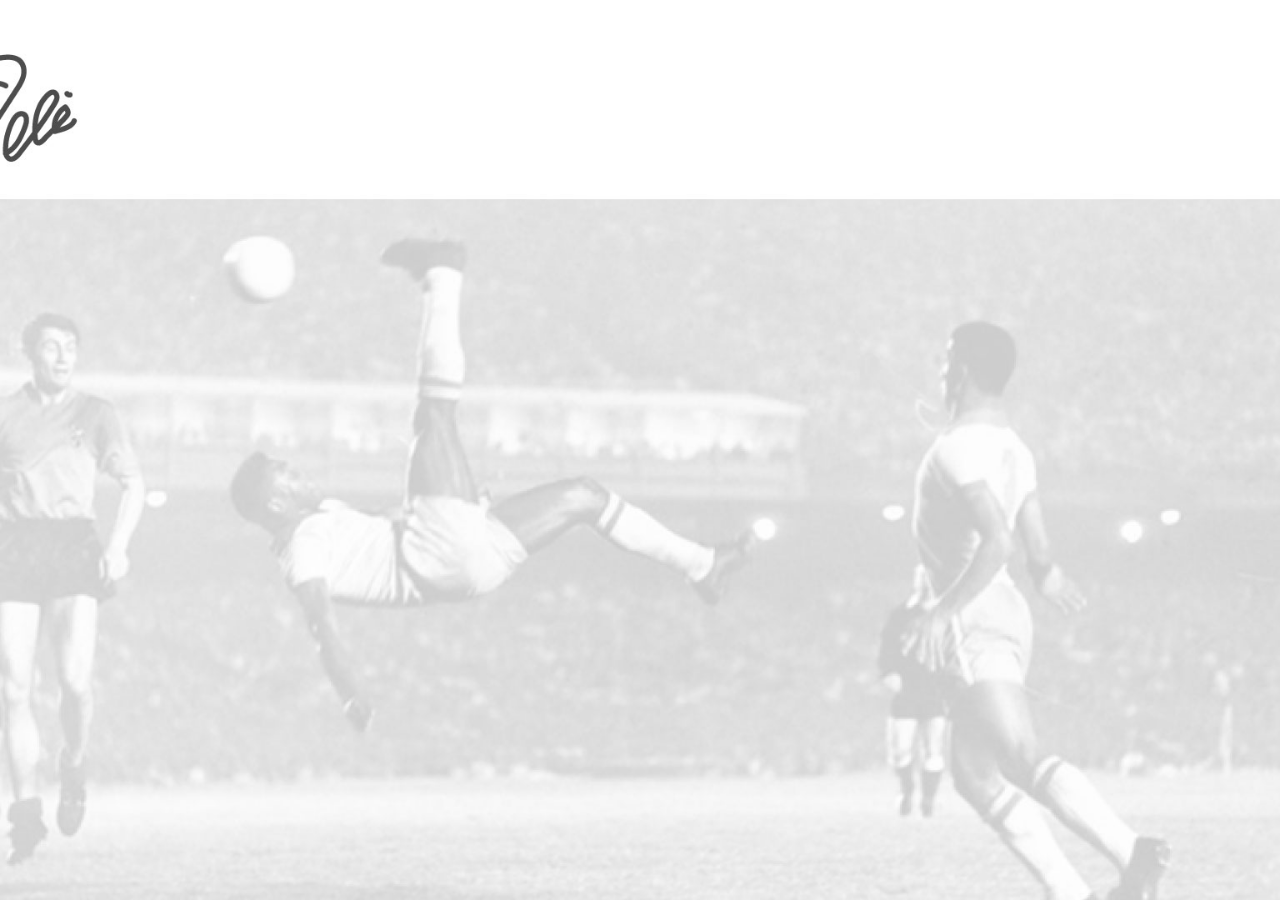
==== links.html @ 301c8caa "first commit" ====
<!DOCTYPE html>
<html lang="en">
  <head>
    <meta charset="UTF-8" />
    <meta http-equiv="X-UA-Compatible" content="IE=edge" />
    <meta name="viewport" content="width=device-width, initial-scale=1.0" />
    <title>The greatest of all time about</title>
    <link rel="stylesheet" href="style.css" />
    <!-- <link
      href="https://fonts.cdnfonts.com/css/american-typewriter"
      rel="stylesheet"
    /> -->
    <!-- <style>
      @import url("https://fonts.cdnfonts.com/css/american-typewriter");
    </style> -->
  </head>
  <body>
    <div class="banner">
      <div class="navbar">
        <ul>
          <li><a href="index.html">About</a></li>
          <li><a href="links.html">Links</a></li>
          <li><a href="pics.html">Photos</a></li>
        </ul>
      </div>
    </div>
  </body>
</html>
---- style.css ----
*{
    margin: 0;
    padding: 0;
    font-family: 'American Typewriter', sans-serif;                                                
}

.banner{
    width: 100%;
    height: 100vh;
    background-image: url("images/pelebw.jpg");
    background-size: cover;
    background-position: center;
}

.navbar{
    width: 85%;
    margin: auto;
    padding: 35px 0;
    display: flex;
    align-items: center;
    justify-content: space-between;
}

.navbar ul li{
    list-style: none;
    display: inline-block;
    margin: 0 20px;
   
}

.navbar ul li a{
    text-align: right;
    text-decoration: none;
    color: white;
}
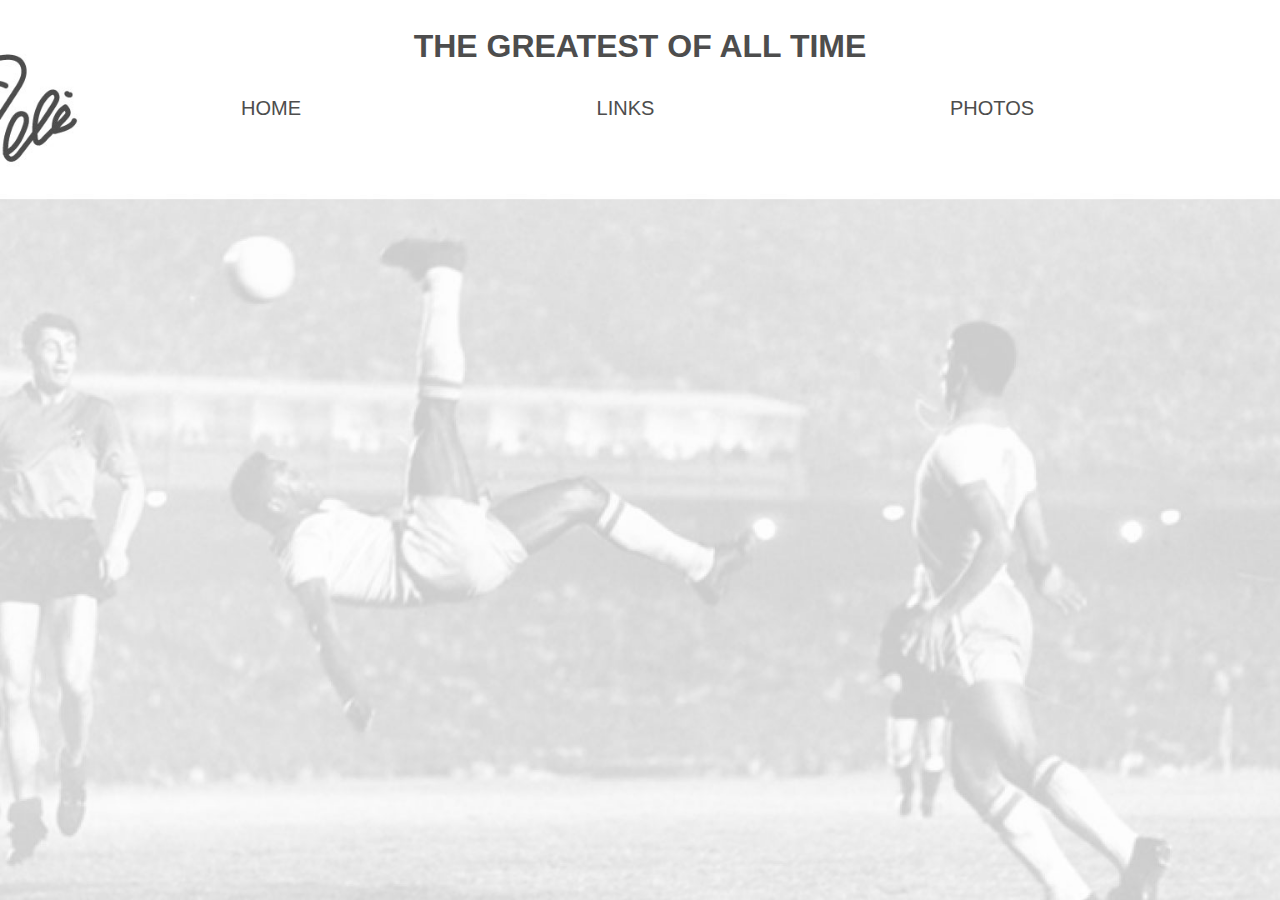
==== commit 2b2171e8: "created nav link" ====
--- a/links.html
+++ b/links.html
@@ -16,9 +16,12 @@
   </head>
   <body>
     <div class="banner">
+      <div class="title">
+        <h1>THE GREATEST OF ALL TIME</h1>
+      </div>
       <div class="navbar">
         <ul>
-          <li><a href="index.html">About</a></li>
+          <li><a href="index.html">Home</a></li>
           <li><a href="links.html">Links</a></li>
           <li><a href="pics.html">Photos</a></li>
         </ul>
--- a/style.css
+++ b/style.css
@@ -15,21 +15,58 @@
 .navbar{
     width: 85%;
     margin: auto;
-    padding: 35px 0;
+    padding: 60px 0;
     display: flex;
-    align-items: center;
+    align-items: center-left;
     justify-content: space-between;
+    cursor: pointer;
+    font-size: 20px;
 }
+
 
 .navbar ul li{
     list-style: none;
     display: inline-block;
-    margin: 0 20px;
+    margin: 0 145px;
+    position: relative;
    
 }
 
 .navbar ul li a{
-    text-align: right;
     text-decoration: none;
-    color: white;
+    color: #4d4d4d;
+    text-transform: uppercase;
+}
+
+.navbar ul li::after {
+    content: '';
+    height: 3px;
+    width: 0;
+    background: #4d4d4d;
+    position: absolute;
+    left: 0;
+    bottom: -3px;
+    transition: 0.5s;
+}
+
+.navbar ul li:hover::after {
+    width: 100%;
+}
+
+.title {
+    width: 100%;
+    position: center;
+    top: 15px;
+    transform: translateY(75%);
+    text-align: center;
+    color: #4d4d4d;
+}
+
+.about {
+    width: 100%;
+    position: center;
+    top: 50px;
+    transform: translateY(50%);
+    text-align: center;
+    color: #4d4d4d;
 }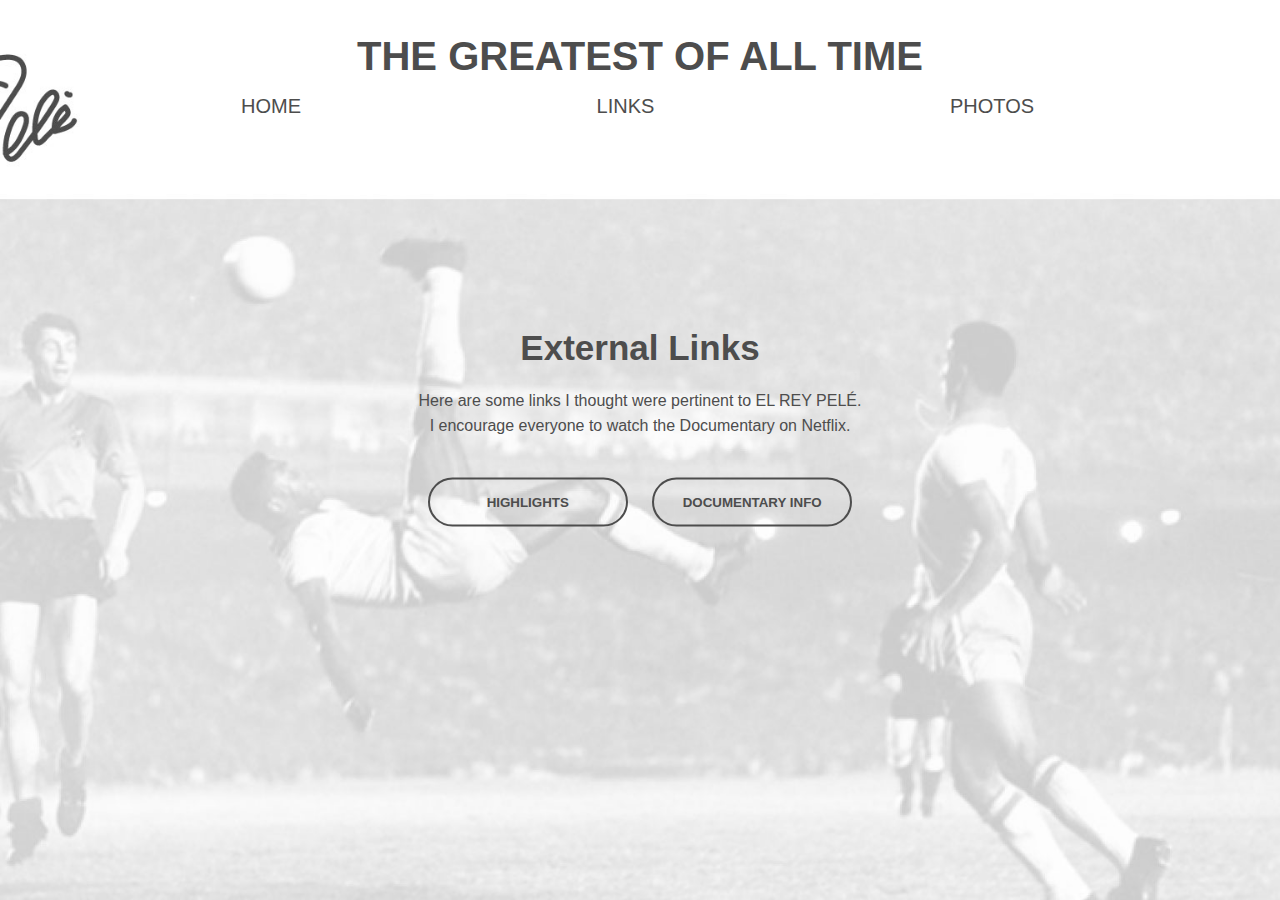
==== commit 15e7c0d0: "fin" ====
--- a/links.html
+++ b/links.html
@@ -26,6 +26,39 @@
           <li><a href="pics.html">Photos</a></li>
         </ul>
       </div>
+      <div class="links">
+        <h1>External Links</h1>
+        <p>
+          Here are some links I thought were pertinent to EL REY PELÉ.<br />
+          I encourage everyone to watch the Documentary on Netflix.
+        </p>
+        <div>
+          <button type="button">
+            <span></span>
+            <a
+              href="https://www.youtube.com/watch?v=rD0030YClQQ"
+              style="text-decoration: none"
+              a
+              style="color: #4d4d4d"
+              target="_blank"
+              rel="noopener noreferrer"
+              >HIGHLIGHTS</a
+            >
+          </button>
+          <button type="button">
+            <span></span>
+            <a
+              href="https://www.goal.com/en-us/news/pele-documentary-how-to-watch-it-release-date--full-details/efas7be486ow1a4ewb29zze34"
+              style="text-decoration: none"
+              a
+              style="color: #4d4d4d"
+              target="_blank"
+              rel="noopener noreferrer"
+              >DOCUMENTARY INFO</a
+            >
+          </button>
+        </div>
+      </div>
     </div>
   </body>
 </html>
--- a/style.css
+++ b/style.css
@@ -15,7 +15,7 @@
 .navbar{
     width: 85%;
     margin: auto;
-    padding: 60px 0;
+    padding: 50px 0;
     display: flex;
     align-items: center-left;
     justify-content: space-between;
@@ -55,8 +55,9 @@
 
 .title {
     width: 100%;
+    font-size: 20px;
     position: center;
-    top: 15px;
+    padding-top: 0.01px;
     transform: translateY(75%);
     text-align: center;
     color: #4d4d4d;
@@ -65,8 +66,96 @@
 .about {
     width: 100%;
     position: center;
-    top: 50px;
-    transform: translateY(50%);
+    top: 25px;
+    transform: translateY(5%);
     text-align: center;
     color: #4d4d4d;
+}
+
+.about p {
+    margin: 20px;
+    line-height: 25px;
+    padding-left: 22em;
+    padding-right: 22em;
+    text-align: justify;
+}
+
+.links {
+    width: 100%;
+    position: absolute;
+    top: 45%;
+    transform: translateY(-50%);
+    text-align: center;
+    color: #4d4d4d;
+}
+
+.links h1 {
+    font-size: 35px;
+    margin-top: 5%;
+}
+
+.links p {
+    margin: 20px auto;
+    line-height: 25px;
+}
+
+button {
+    width: 200px;
+    padding: 15px 0;
+    text-align: center;
+    margin: 20px 10px;
+    border-radius: 25px;
+    font-weight: bold;
+    border: 2px solid #4d4d4d;
+    background: transparent;
+    color: #4d4d4d;
+    cursor: pointer;
+    position: relative;
+    overflow: hidden;
+}
+
+span {
+    background: #fff;
+    height: 100%;
+    width: 0;
+    border-radius: 25px;
+    position: absolute;
+    left: 0;
+    bottom: 0;
+    z-index: -1;
+    transition: 0.5s;
+}
+
+button:hover span {
+    width: 100%;
+}
+
+button:hover {
+    border: none;
+}
+
+a {
+    color: #4d4d4d
+}
+
+img {
+    max-width: 100%;
+    max-height: 100%;
+}
+
+.pic1 {
+    display: block;
+    width: 300px;
+    border-radius: 15px;
+    margin-right: auto;
+    margin-left: auto;
+    padding-bottom: 2em;
+}
+
+.pic2 {
+    display: block;
+    width: 300px;
+    border-radius: 10px;
+    margin-right: auto;
+    margin-left: auto;
 }